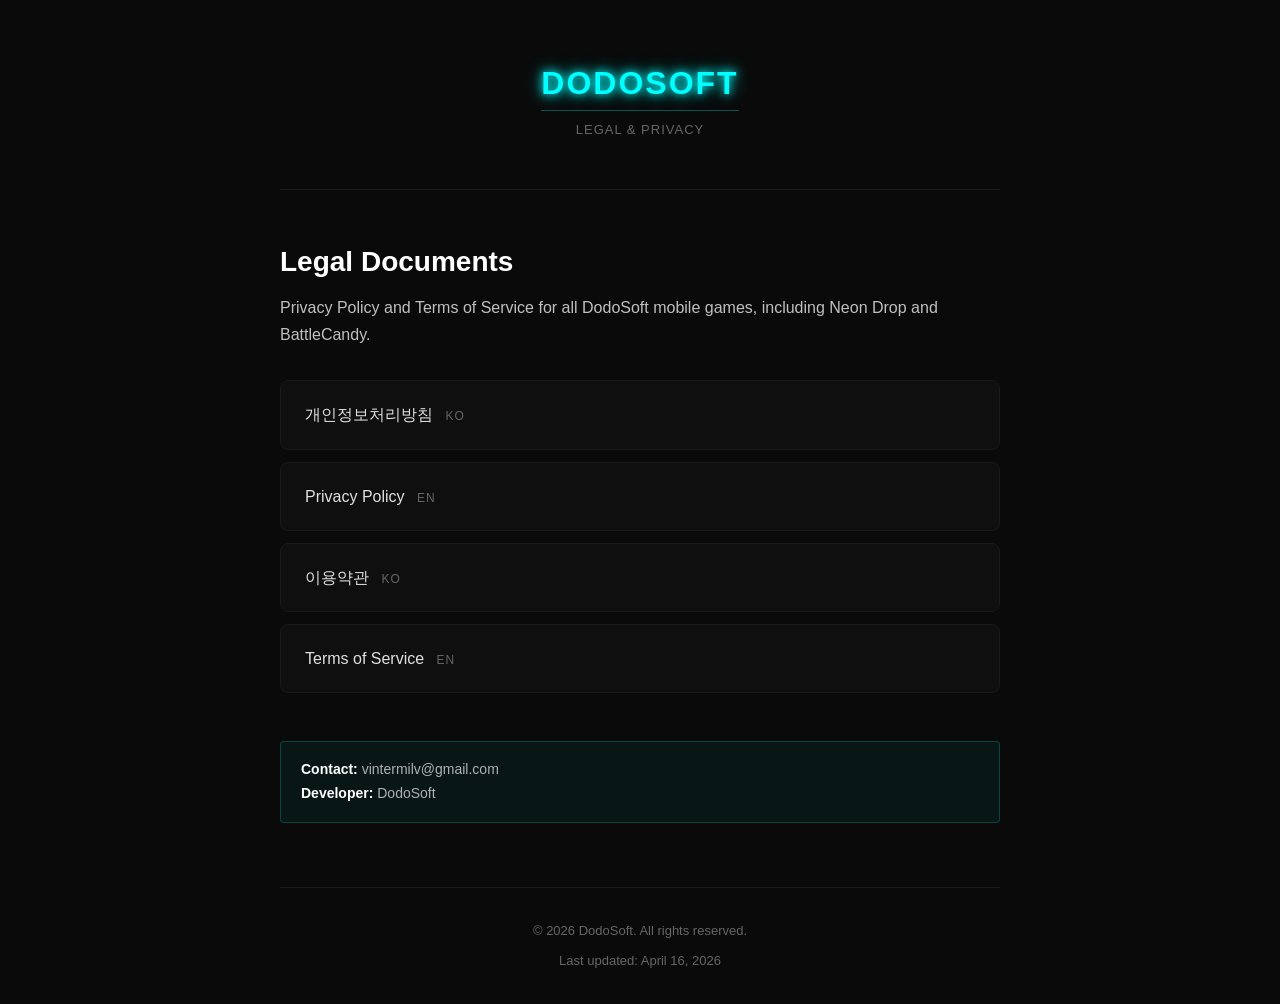
==== privacy-policy/index.html @ 88769214 "개인정보 처리방침 및 이용약관 페이지 추가" ====
<!DOCTYPE html>
<html lang="en">
<head>
<meta charset="UTF-8">
<meta name="viewport" content="width=device-width, initial-scale=1.0">
<title>DodoSoft - Legal & Privacy</title>
<link rel="stylesheet" href="assets/style.css">
</head>
<body>
<div class="container">

<header class="site-header">
  <a href="./" class="logo">DODOSOFT</a>
  <div class="tagline">Legal &amp; Privacy</div>
</header>

<h1>Legal Documents</h1>
<p>Privacy Policy and Terms of Service for all DodoSoft mobile games, including Neon Drop and BattleCandy.</p>

<ul class="doc-list">
  <li><a href="privacy-ko.html">개인정보처리방침 <span class="doc-lang">KO</span></a></li>
  <li><a href="privacy-en.html">Privacy Policy <span class="doc-lang">EN</span></a></li>
  <li><a href="terms-ko.html">이용약관 <span class="doc-lang">KO</span></a></li>
  <li><a href="terms-en.html">Terms of Service <span class="doc-lang">EN</span></a></li>
</ul>

<div class="info-box" style="margin-top: 48px;">
  <strong>Contact:</strong> vintermilv@gmail.com<br>
  <strong>Developer:</strong> DodoSoft
</div>

<footer class="site-footer">
  <p>&copy; 2026 DodoSoft. All rights reserved.</p>
  <p>Last updated: April 16, 2026</p>
</footer>

</div>
</body>
</html>
---- privacy-policy/assets/style.css ----
/* DodoSoft Legal Pages - Neon Dark Theme */

* {
  margin: 0;
  padding: 0;
  box-sizing: border-box;
}

html {
  scroll-behavior: smooth;
}

body {
  background-color: #0A0A0A;
  color: #E0E0E0;
  font-family: -apple-system, BlinkMacSystemFont, "Segoe UI", Roboto, "Helvetica Neue",
               "Noto Sans KR", "Apple SD Gothic Neo", sans-serif;
  line-height: 1.7;
  font-size: 16px;
  padding: 24px 16px;
  min-height: 100vh;
}

.container {
  max-width: 720px;
  margin: 0 auto;
}

/* Header */
.site-header {
  text-align: center;
  padding: 32px 0 48px;
  border-bottom: 1px solid #1A1A1A;
  margin-bottom: 48px;
}

.logo {
  font-size: 32px;
  font-weight: 700;
  letter-spacing: 2px;
  color: #00FFFF;
  text-shadow:
    0 0 8px #00FFFF,
    0 0 16px rgba(0, 255, 255, 0.6),
    0 0 24px rgba(0, 255, 255, 0.3);
  text-decoration: none;
  display: inline-block;
  margin-bottom: 8px;
}

.tagline {
  color: #666;
  font-size: 13px;
  letter-spacing: 1px;
  text-transform: uppercase;
}

/* Page title */
h1 {
  font-size: 28px;
  color: #FFFFFF;
  margin-bottom: 8px;
  font-weight: 600;
}

.updated {
  color: #888;
  font-size: 13px;
  margin-bottom: 40px;
  padding-bottom: 24px;
  border-bottom: 1px solid #1A1A1A;
}

/* Sections */
h2 {
  font-size: 20px;
  color: #00FFFF;
  margin-top: 40px;
  margin-bottom: 16px;
  font-weight: 600;
  padding-left: 12px;
  border-left: 3px solid #00FFFF;
}

h3 {
  font-size: 16px;
  color: #FFFFFF;
  margin-top: 24px;
  margin-bottom: 12px;
  font-weight: 600;
}

p {
  margin-bottom: 16px;
  color: #C0C0C0;
}

ul, ol {
  margin-bottom: 16px;
  padding-left: 24px;
}

li {
  margin-bottom: 8px;
  color: #C0C0C0;
}

strong {
  color: #FFFFFF;
  font-weight: 600;
}

a {
  color: #00FFFF;
  text-decoration: none;
  border-bottom: 1px solid rgba(0, 255, 255, 0.3);
  transition: all 0.2s;
}

a:hover {
  border-bottom-color: #00FFFF;
  text-shadow: 0 0 4px rgba(0, 255, 255, 0.5);
}

/* Info box */
.info-box {
  background: rgba(0, 255, 255, 0.05);
  border: 1px solid rgba(0, 255, 255, 0.2);
  padding: 16px 20px;
  border-radius: 4px;
  margin: 24px 0;
  font-size: 14px;
  color: #B0B0B0;
}

/* Tables */
table {
  width: 100%;
  border-collapse: collapse;
  margin: 16px 0 24px;
  font-size: 14px;
}

th, td {
  text-align: left;
  padding: 10px 12px;
  border-bottom: 1px solid #1A1A1A;
}

th {
  background: rgba(0, 255, 255, 0.05);
  color: #00FFFF;
  font-weight: 600;
}

td {
  color: #C0C0C0;
}

/* Footer */
.site-footer {
  margin-top: 64px;
  padding-top: 32px;
  border-top: 1px solid #1A1A1A;
  text-align: center;
  color: #666;
  font-size: 13px;
}

.site-footer p {
  color: #666;
  margin-bottom: 8px;
}

.lang-switch {
  margin-top: 16px;
}

.lang-switch a {
  margin: 0 8px;
  color: #888;
  border-bottom: none;
}

.lang-switch a:hover {
  color: #00FFFF;
}

/* Landing page specific */
.doc-list {
  list-style: none;
  padding: 0;
  margin-top: 32px;
}

.doc-list li {
  background: rgba(255, 255, 255, 0.02);
  border: 1px solid #1A1A1A;
  border-radius: 8px;
  margin-bottom: 12px;
  transition: all 0.2s;
}

.doc-list li:hover {
  border-color: rgba(0, 255, 255, 0.4);
  background: rgba(0, 255, 255, 0.03);
}

.doc-list a {
  display: block;
  padding: 20px 24px;
  color: #E0E0E0;
  border-bottom: none;
  font-weight: 500;
}

.doc-list a:hover {
  color: #00FFFF;
  text-shadow: none;
}

.doc-lang {
  color: #666;
  font-size: 12px;
  margin-left: 8px;
  text-transform: uppercase;
  letter-spacing: 1px;
}

/* Mobile */
@media (max-width: 480px) {
  body {
    padding: 16px 12px;
    font-size: 15px;
  }

  h1 {
    font-size: 24px;
  }

  h2 {
    font-size: 18px;
  }

  .logo {
    font-size: 26px;
  }

  table {
    font-size: 13px;
  }

  th, td {
    padding: 8px;
  }
}
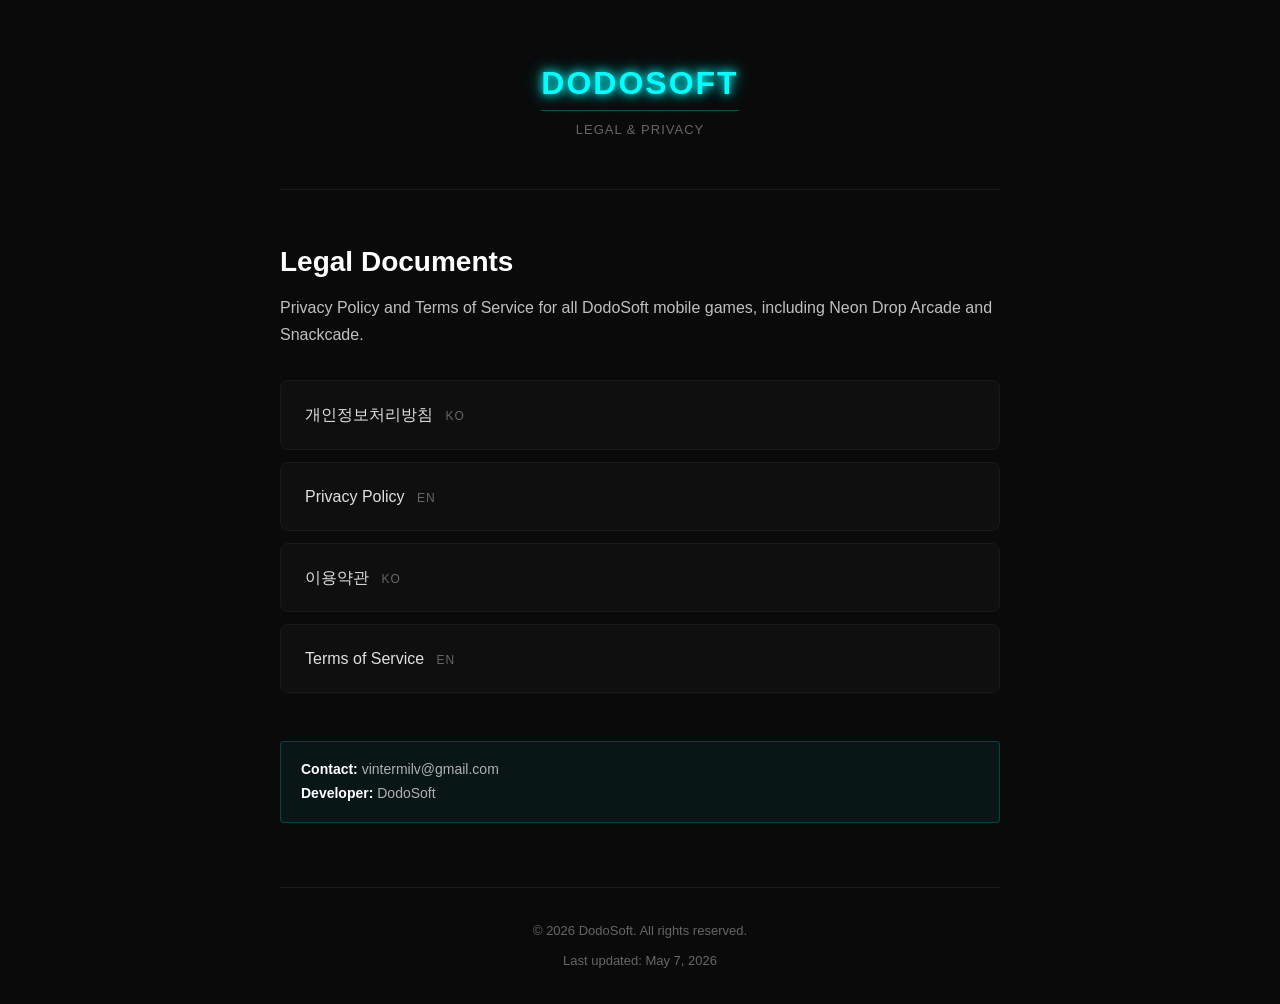
==== commit 96fcd693: "Update index.html" ====
--- a/privacy-policy/index.html
+++ b/privacy-policy/index.html
@@ -8,32 +8,26 @@
 </head>
 <body>
 <div class="container">
-
 <header class="site-header">
   <a href="./" class="logo">DODOSOFT</a>
   <div class="tagline">Legal &amp; Privacy</div>
 </header>
-
 <h1>Legal Documents</h1>
-<p>Privacy Policy and Terms of Service for all DodoSoft mobile games, including Neon Drop and BattleCandy.</p>
-
+<p>Privacy Policy and Terms of Service for all DodoSoft mobile games, including Neon Drop Arcade and Snackcade.</p>
 <ul class="doc-list">
   <li><a href="privacy-ko.html">개인정보처리방침 <span class="doc-lang">KO</span></a></li>
   <li><a href="privacy-en.html">Privacy Policy <span class="doc-lang">EN</span></a></li>
   <li><a href="terms-ko.html">이용약관 <span class="doc-lang">KO</span></a></li>
   <li><a href="terms-en.html">Terms of Service <span class="doc-lang">EN</span></a></li>
 </ul>
-
 <div class="info-box" style="margin-top: 48px;">
   <strong>Contact:</strong> vintermilv@gmail.com<br>
   <strong>Developer:</strong> DodoSoft
 </div>
-
 <footer class="site-footer">
   <p>&copy; 2026 DodoSoft. All rights reserved.</p>
-  <p>Last updated: April 16, 2026</p>
+  <p>Last updated: May 7, 2026</p>
 </footer>
-
 </div>
 </body>
 </html>
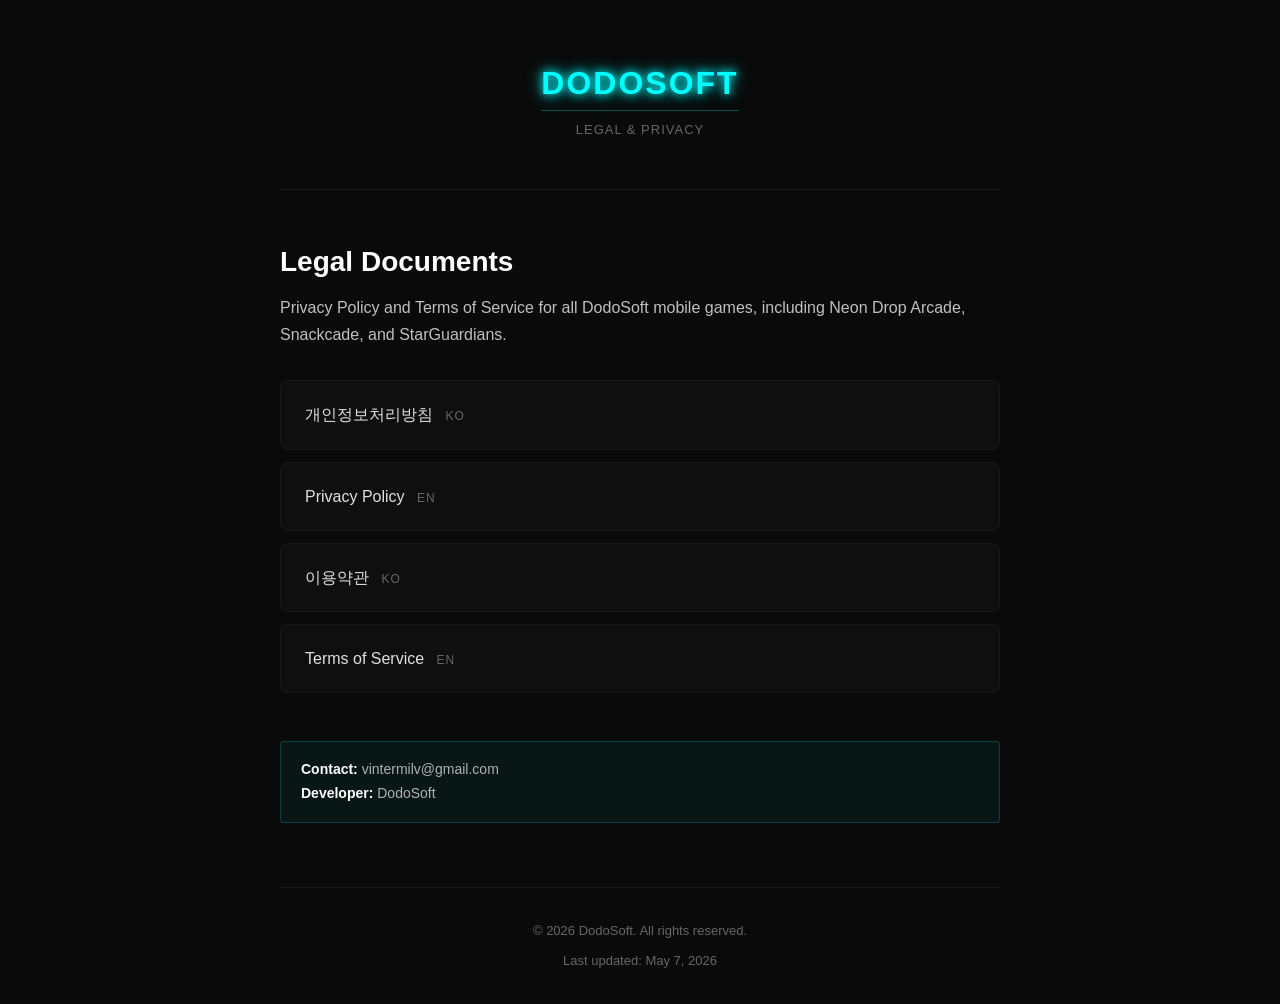
==== commit 6e079e04: "privacy: StarGuardians 추가 — 커버리지 명시 + 결제/닉네임/랭킹·세이브 데이터 항목(KO/EN)" ====
--- a/privacy-policy/index.html
+++ b/privacy-policy/index.html
@@ -13,7 +13,7 @@
   <div class="tagline">Legal &amp; Privacy</div>
 </header>
 <h1>Legal Documents</h1>
-<p>Privacy Policy and Terms of Service for all DodoSoft mobile games, including Neon Drop Arcade and Snackcade.</p>
+<p>Privacy Policy and Terms of Service for all DodoSoft mobile games, including Neon Drop Arcade, Snackcade, and StarGuardians.</p>
 <ul class="doc-list">
   <li><a href="privacy-ko.html">개인정보처리방침 <span class="doc-lang">KO</span></a></li>
   <li><a href="privacy-en.html">Privacy Policy <span class="doc-lang">EN</span></a></li>
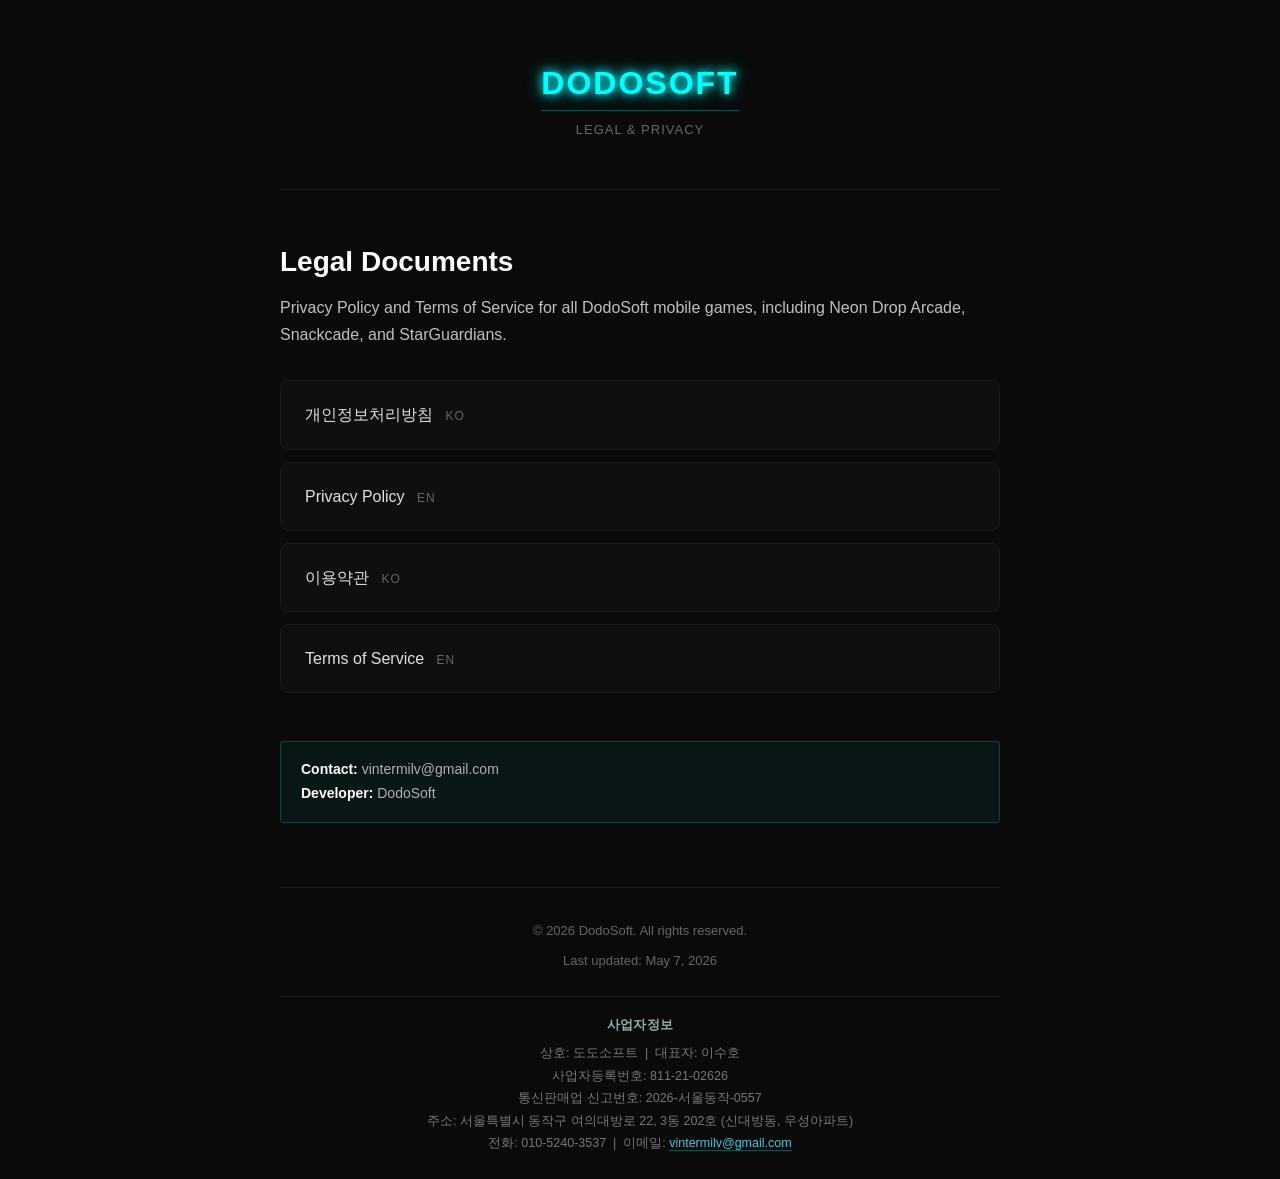
==== commit 0a2f57aa: "사업자정보 푸터 추가(전자상거래법 신원정보): 전 페이지 site-footer에 상호·대표자·등록번호·통신판매신고·주소·연락처 표시 + .biz-info 다크 스타일 Co-Auth" ====
--- a/privacy-policy/index.html
+++ b/privacy-policy/index.html
@@ -27,6 +27,14 @@
 <footer class="site-footer">
   <p>&copy; 2026 DodoSoft. All rights reserved.</p>
   <p>Last updated: May 7, 2026</p>
+  <div class="biz-info">
+    <strong>사업자정보</strong>
+    상호: 도도소프트 &nbsp;|&nbsp; 대표자: 이수호<br>
+    사업자등록번호: 811-21-02626<br>
+    통신판매업 신고번호: 2026-서울동작-0557<br>
+    주소: 서울특별시 동작구 여의대방로 22, 3동 202호 (신대방동, 우성아파트)<br>
+    전화: 010-5240-3537 &nbsp;|&nbsp; 이메일: <a href="mailto:vintermilv@gmail.com">vintermilv@gmail.com</a>
+  </div>
 </footer>
 </div>
 </body>
--- a/privacy-policy/assets/style.css
+++ b/privacy-policy/assets/style.css
@@ -254,3 +254,22 @@
     padding: 8px;
   }
 }
+
+/* 사업자정보 (전자상거래법 제10조 신원정보) */
+.biz-info {
+  margin-top: 24px;
+  padding-top: 16px;
+  border-top: 1px solid #1A1A1A;
+  color: #777;
+  font-size: 12.5px;
+  line-height: 1.8;
+  text-align: center;
+}
+.biz-info strong {
+  display: block;
+  margin-bottom: 6px;
+  color: #9AA;
+  font-size: 13px;
+  letter-spacing: 0.02em;
+}
+.biz-info a { color: #4FC3D7; }
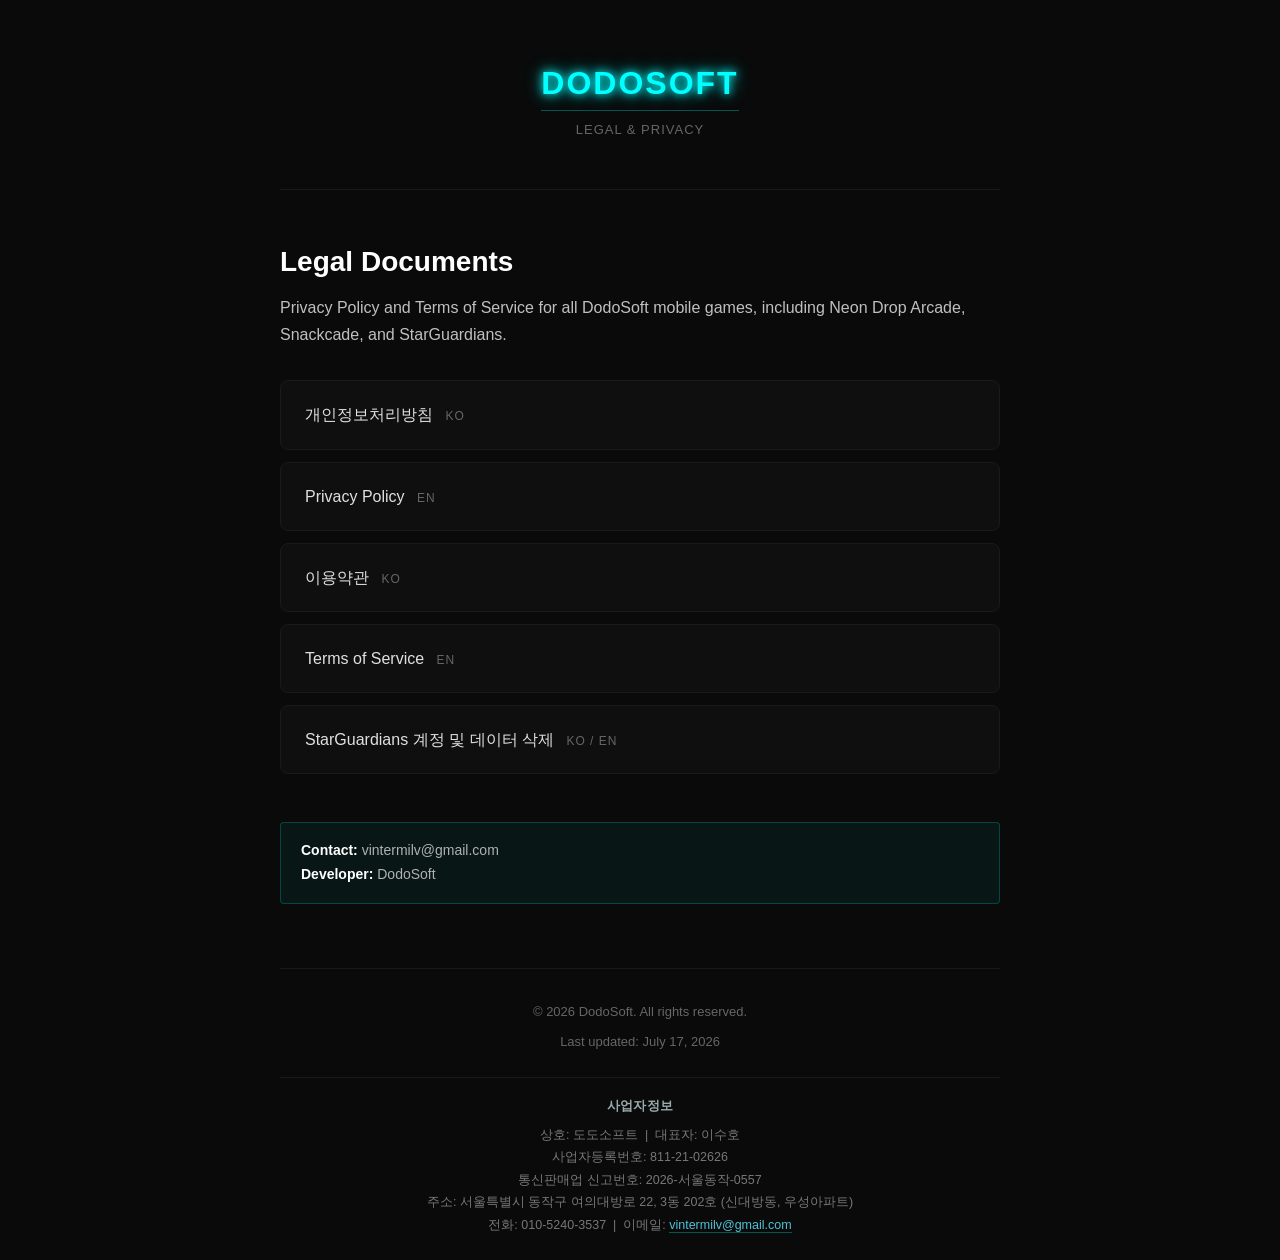
==== commit 7b5624c8: "StarGuardians 계정 삭제 및 개인정보 안내 보강" ====
--- a/privacy-policy/index.html
+++ b/privacy-policy/index.html
@@ -19,6 +19,7 @@
   <li><a href="privacy-en.html">Privacy Policy <span class="doc-lang">EN</span></a></li>
   <li><a href="terms-ko.html">이용약관 <span class="doc-lang">KO</span></a></li>
   <li><a href="terms-en.html">Terms of Service <span class="doc-lang">EN</span></a></li>
+  <li><a href="delete-account.html">StarGuardians 계정 및 데이터 삭제 <span class="doc-lang">KO / EN</span></a></li>
 </ul>
 <div class="info-box" style="margin-top: 48px;">
   <strong>Contact:</strong> vintermilv@gmail.com<br>
@@ -26,7 +27,7 @@
 </div>
 <footer class="site-footer">
   <p>&copy; 2026 DodoSoft. All rights reserved.</p>
-  <p>Last updated: May 7, 2026</p>
+  <p>Last updated: July 17, 2026</p>
   <div class="biz-info">
     <strong>사업자정보</strong>
     상호: 도도소프트 &nbsp;|&nbsp; 대표자: 이수호<br>
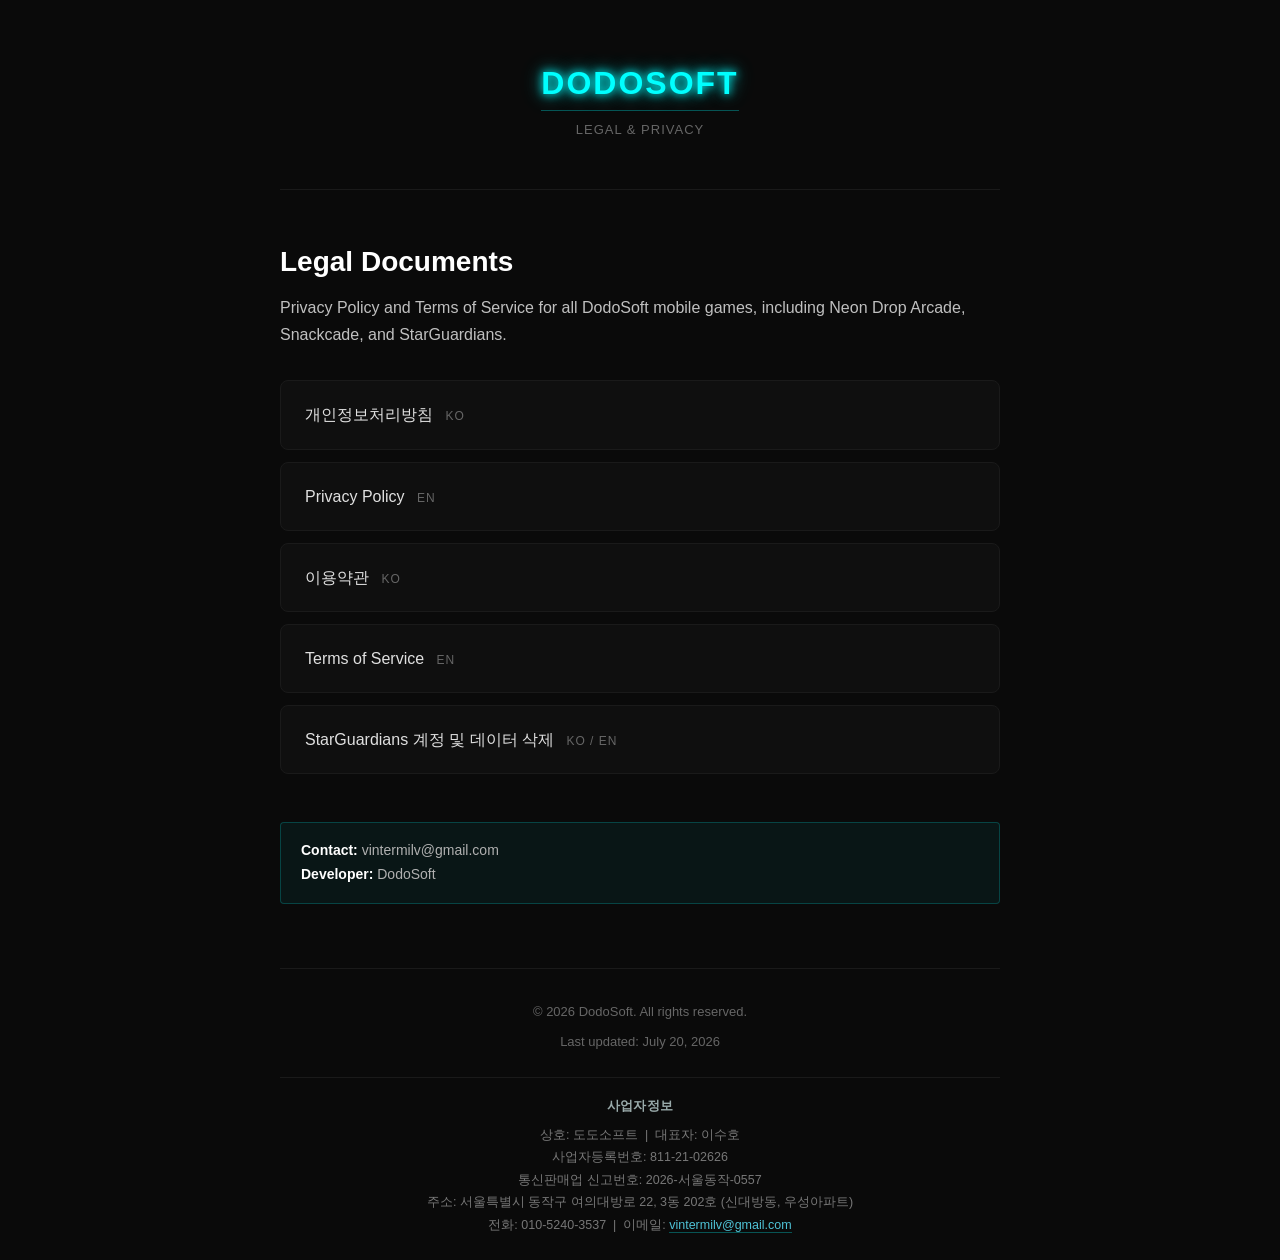
==== commit e0754e3d: "스타 가디언즈 build63 개인정보 정책과 삭제 절차 확정" ====
--- a/privacy-policy/index.html
+++ b/privacy-policy/index.html
@@ -3,7 +3,7 @@
 <head>
 <meta charset="UTF-8">
 <meta name="viewport" content="width=device-width, initial-scale=1.0">
-<title>DodoSoft - Legal & Privacy</title>
+<title>DodoSoft - Legal &amp; Privacy</title>
 <link rel="stylesheet" href="assets/style.css">
 </head>
 <body>
@@ -27,7 +27,7 @@
 </div>
 <footer class="site-footer">
   <p>&copy; 2026 DodoSoft. All rights reserved.</p>
-  <p>Last updated: July 17, 2026</p>
+  <p>Last updated: July 20, 2026</p>
   <div class="biz-info">
     <strong>사업자정보</strong>
     상호: 도도소프트 &nbsp;|&nbsp; 대표자: 이수호<br>
